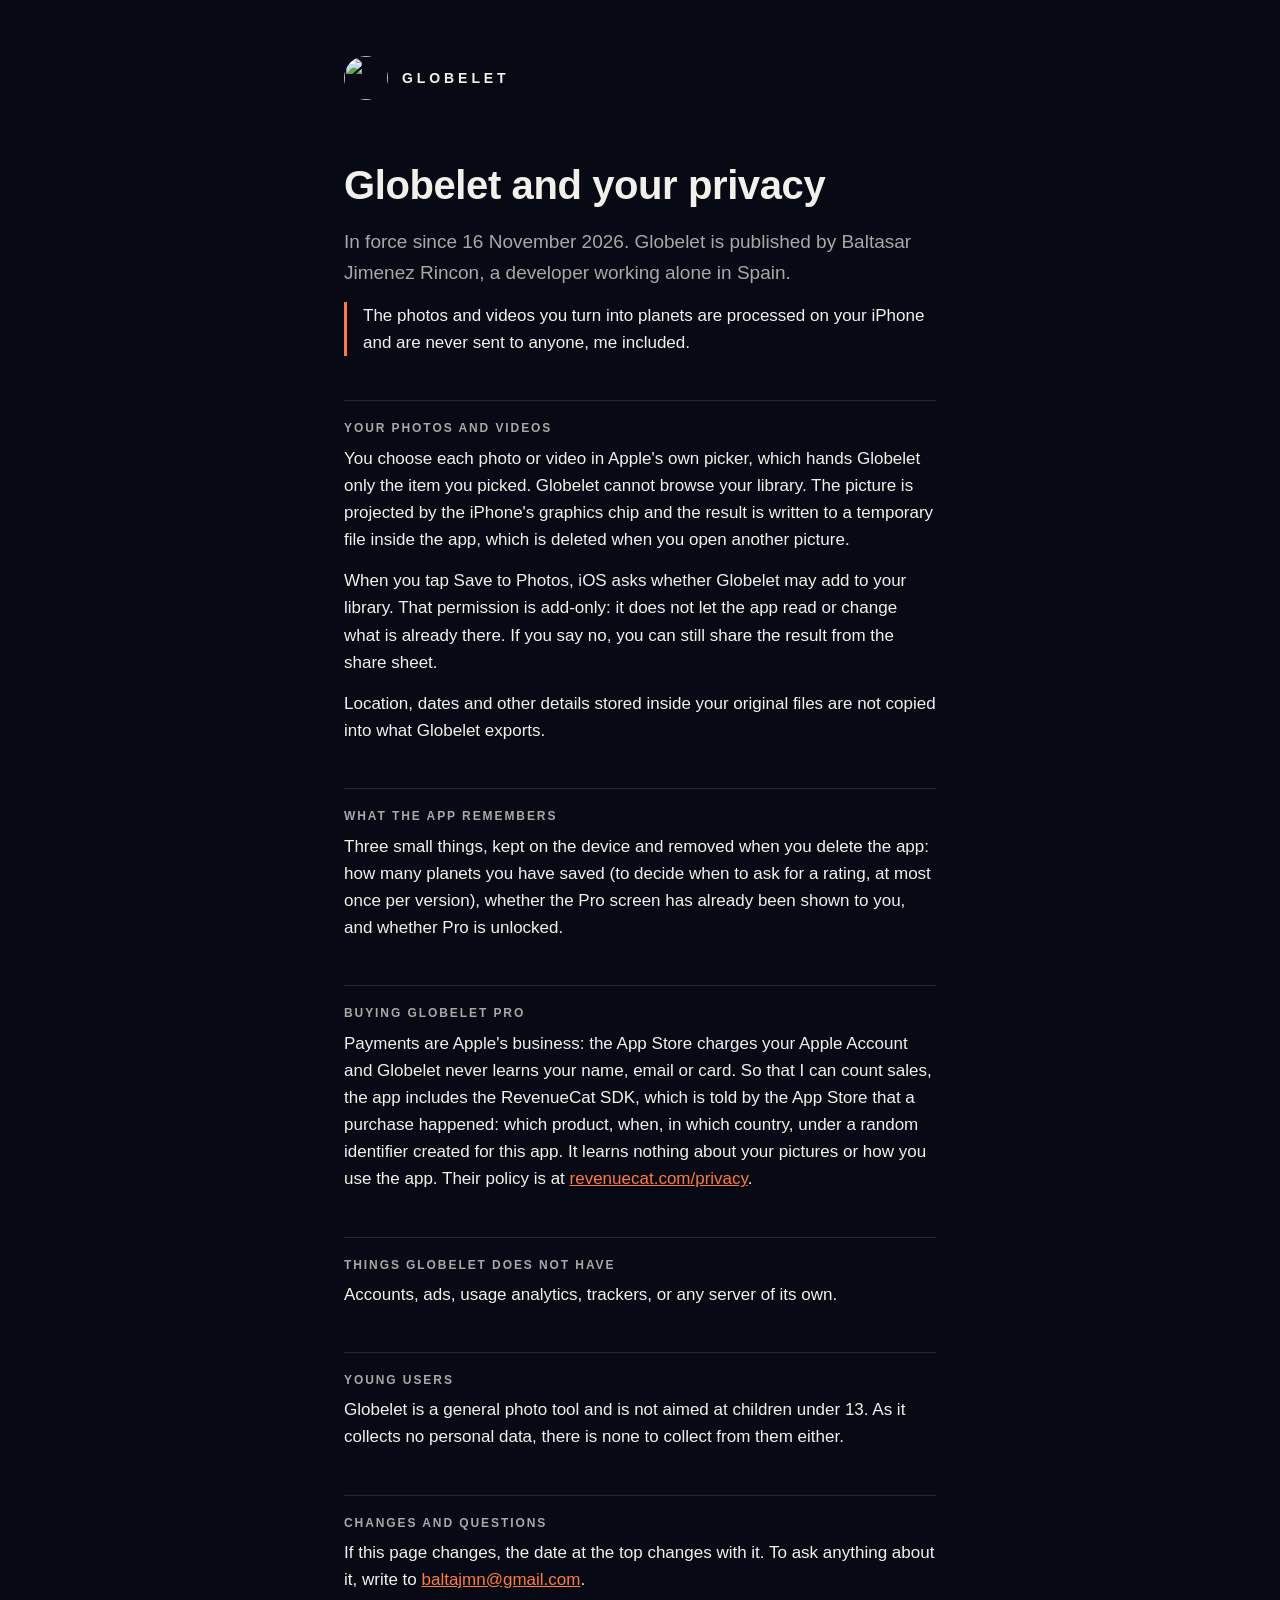
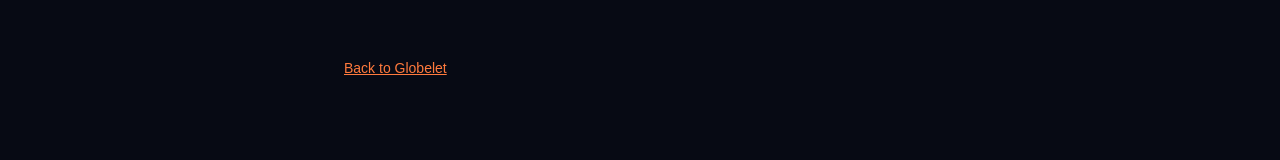
==== privacy/index.html @ 8f3f9b54 "Web: landing, privacy and terms Co-Authored-By: Claude Opus 5.5 <noreply@anthropic.com>" ====
<!doctype html>
<html lang="en">
<meta charset="utf-8">
<meta name="viewport" content="width=device-width, initial-scale=1">
<title>Globelet and your privacy</title>
<link rel="stylesheet" href="/assets/site.css">
<div class="wrap">
  <a class="mark" href="/"><img src="/assets/icon-180.png" alt="">GLOBELET</a>
  <h1>Globelet and your privacy</h1>
  <p class="lead">In force since 16 November 2026. Globelet is published by Baltasar Jimenez Rincon, a developer working alone in Spain.</p>
  <p class="short">The photos and videos you turn into planets are processed on your iPhone and are never sent to anyone, me included.</p>
  <h2>Your photos and videos</h2>
  <p>You choose each photo or video in Apple's own picker, which hands Globelet only the item you picked. Globelet cannot browse your library. The picture is projected by the iPhone's graphics chip and the result is written to a temporary file inside the app, which is deleted when you open another picture.</p>
  <p>When you tap Save to Photos, iOS asks whether Globelet may add to your library. That permission is add-only: it does not let the app read or change what is already there. If you say no, you can still share the result from the share sheet.</p>
  <p>Location, dates and other details stored inside your original files are not copied into what Globelet exports.</p>
  <h2>What the app remembers</h2>
  <p>Three small things, kept on the device and removed when you delete the app: how many planets you have saved (to decide when to ask for a rating, at most once per version), whether the Pro screen has already been shown to you, and whether Pro is unlocked.</p>
  <h2>Buying Globelet Pro</h2>
  <p>Payments are Apple's business: the App Store charges your Apple Account and Globelet never learns your name, email or card. So that I can count sales, the app includes the RevenueCat SDK, which is told by the App Store that a purchase happened: which product, when, in which country, under a random identifier created for this app. It learns nothing about your pictures or how you use the app. Their policy is at <a href="https://www.revenuecat.com/privacy">revenuecat.com/privacy</a>.</p>
  <h2>Things Globelet does not have</h2>
  <p>Accounts, ads, usage analytics, trackers, or any server of its own.</p>
  <h2>Young users</h2>
  <p>Globelet is a general photo tool and is not aimed at children under 13. As it collects no personal data, there is none to collect from them either.</p>
  <h2>Changes and questions</h2>
  <p>If this page changes, the date at the top changes with it. To ask anything about it, write to <a href="mailto:baltajmn@gmail.com?subject=Globelet%20privacy">baltajmn@gmail.com</a>.</p>
  <footer><a href="/">Back to Globelet</a></footer>
</div>
</html>
---- assets/site.css ----
:root { --night: #070a14; --text: #f2f0ea; --dim: #a9a8a6; --ember: #ff7a3d; --rule: #262a38; }
* { box-sizing: border-box; }
body { margin: 0; background: var(--night); color: var(--text); font: 17px/1.6 -apple-system, "Helvetica Neue", Arial, sans-serif; }
.wrap { max-width: 640px; margin: 0 auto; padding: 56px 24px 80px; }
.mark { display: flex; align-items: center; gap: 14px; text-decoration: none; color: var(--text); font-weight: 800; letter-spacing: .28em; font-size: 14px; }
.mark img { width: 44px; height: 44px; border-radius: 50%; }
h1 { font-size: 40px; line-height: 1.08; font-weight: 800; font-stretch: expanded; margin: 64px 0 20px; letter-spacing: -.01em; }
h2 { font-size: 12px; letter-spacing: .16em; text-transform: uppercase; color: var(--dim); font-weight: 600; margin: 44px 0 6px; padding-top: 18px; border-top: 1px solid var(--rule); }
p { margin: 0 0 14px; }
.lead { color: var(--dim); font-size: 19px; }
a { color: var(--ember); }
.go { display: inline-block; margin-top: 18px; padding: 15px 22px; border-radius: 4px; background: var(--ember); color: var(--night); font-weight: 700; text-decoration: none; }
.short { border-left: 3px solid var(--ember); padding-left: 16px; }
footer { margin-top: 64px; color: var(--dim); font-size: 14px; }
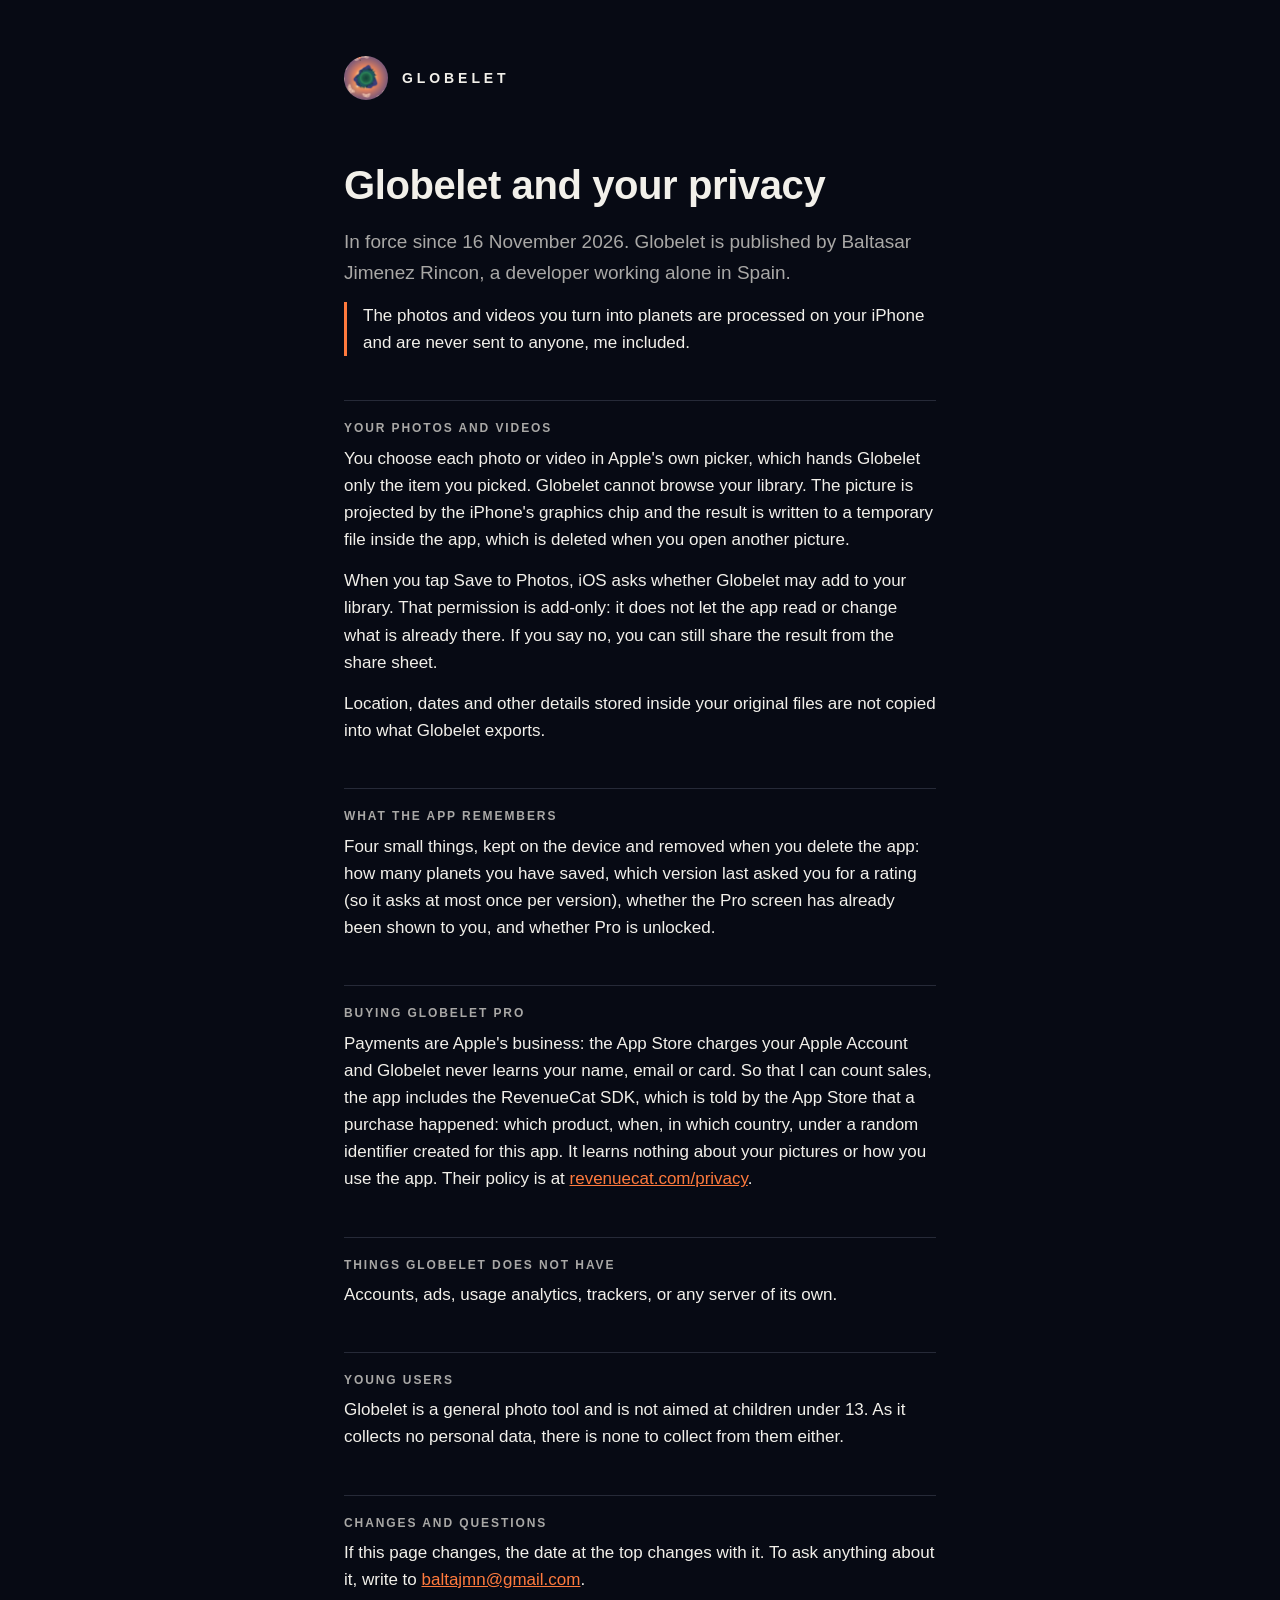
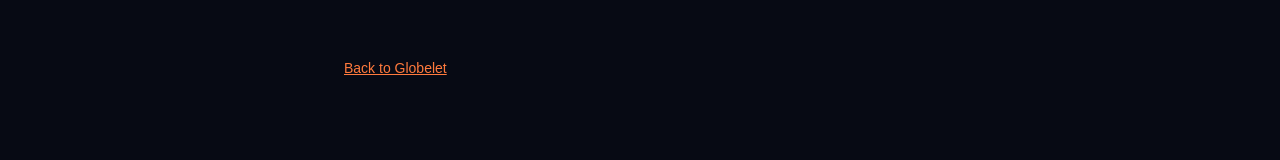
==== commit ba51e887: "Privacy: list the four values kept on the device Co-Authored-By: Claude Fable 5.2 <noreply@anthropic" ====
--- a/privacy/index.html
+++ b/privacy/index.html
@@ -14,7 +14,7 @@
   <p>When you tap Save to Photos, iOS asks whether Globelet may add to your library. That permission is add-only: it does not let the app read or change what is already there. If you say no, you can still share the result from the share sheet.</p>
   <p>Location, dates and other details stored inside your original files are not copied into what Globelet exports.</p>
   <h2>What the app remembers</h2>
-  <p>Three small things, kept on the device and removed when you delete the app: how many planets you have saved (to decide when to ask for a rating, at most once per version), whether the Pro screen has already been shown to you, and whether Pro is unlocked.</p>
+  <p>Four small things, kept on the device and removed when you delete the app: how many planets you have saved, which version last asked you for a rating (so it asks at most once per version), whether the Pro screen has already been shown to you, and whether Pro is unlocked.</p>
   <h2>Buying Globelet Pro</h2>
   <p>Payments are Apple's business: the App Store charges your Apple Account and Globelet never learns your name, email or card. So that I can count sales, the app includes the RevenueCat SDK, which is told by the App Store that a purchase happened: which product, when, in which country, under a random identifier created for this app. It learns nothing about your pictures or how you use the app. Their policy is at <a href="https://www.revenuecat.com/privacy">revenuecat.com/privacy</a>.</p>
   <h2>Things Globelet does not have</h2>
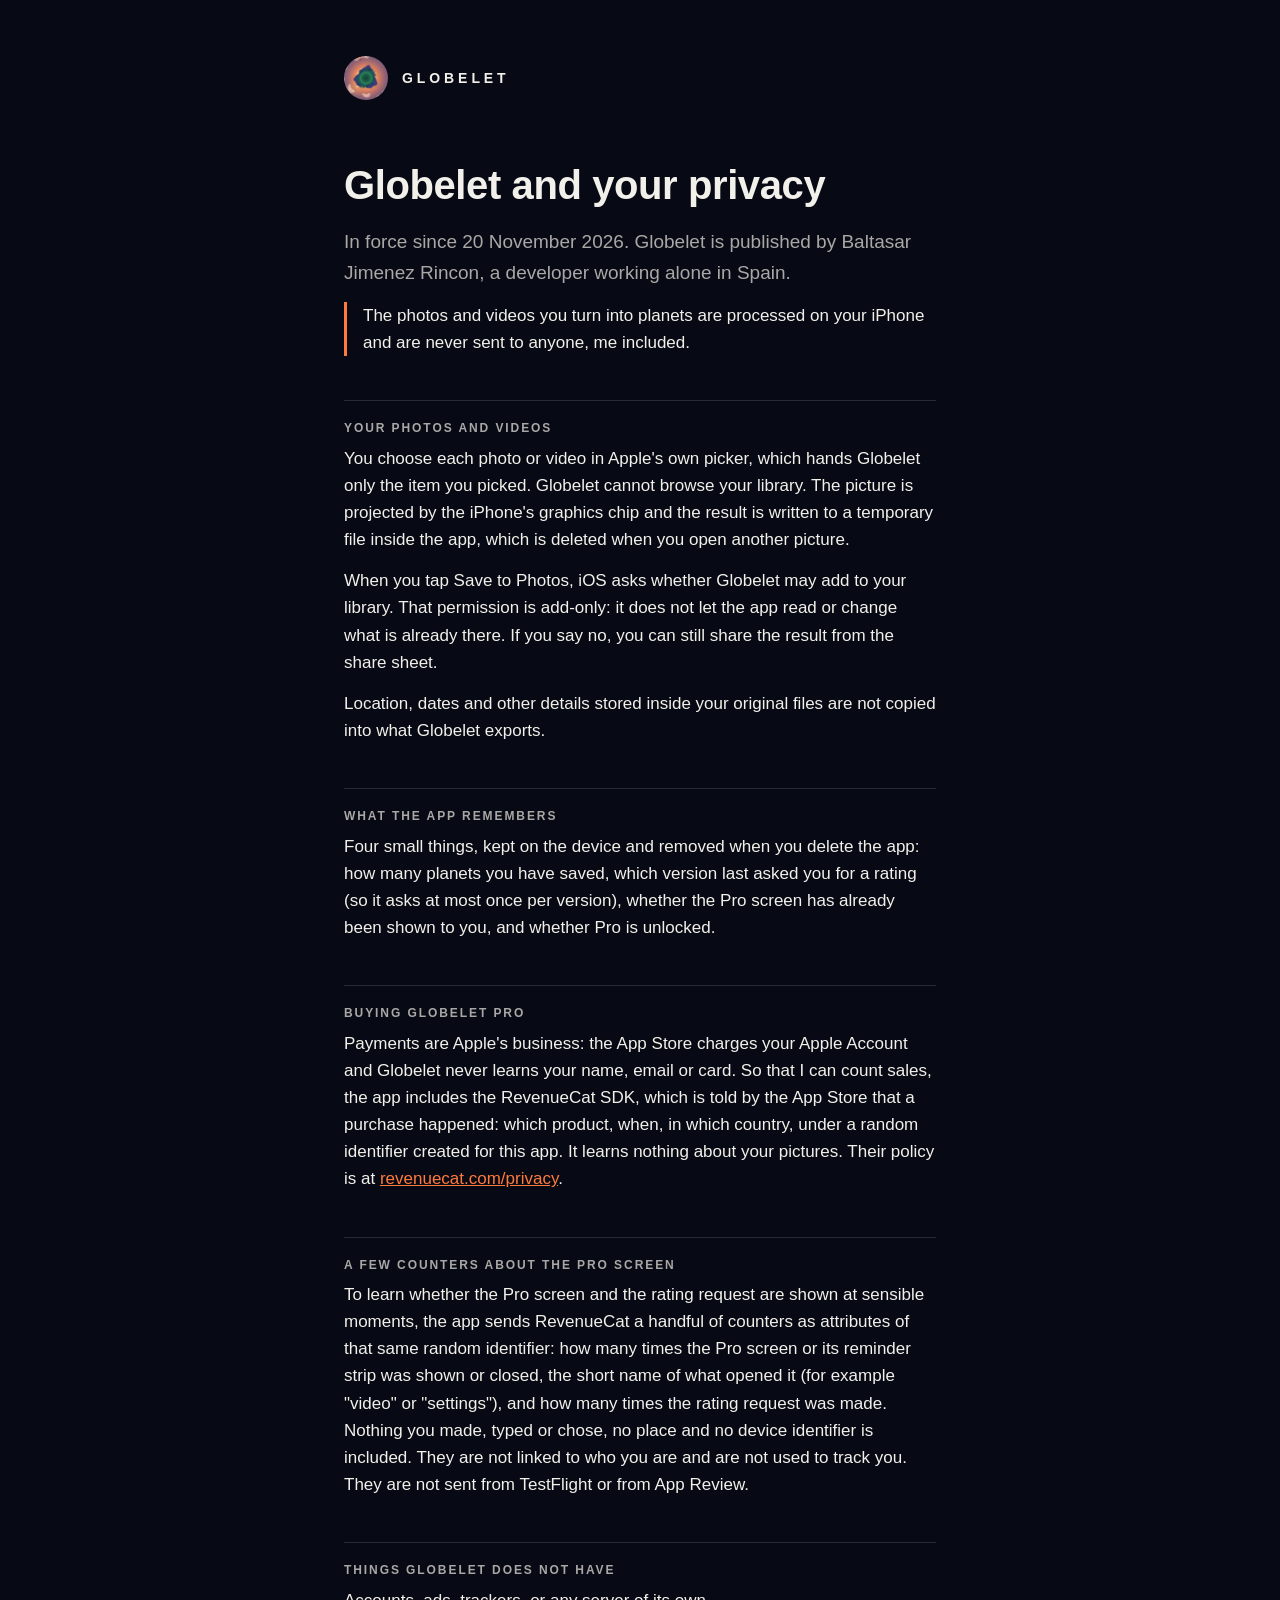
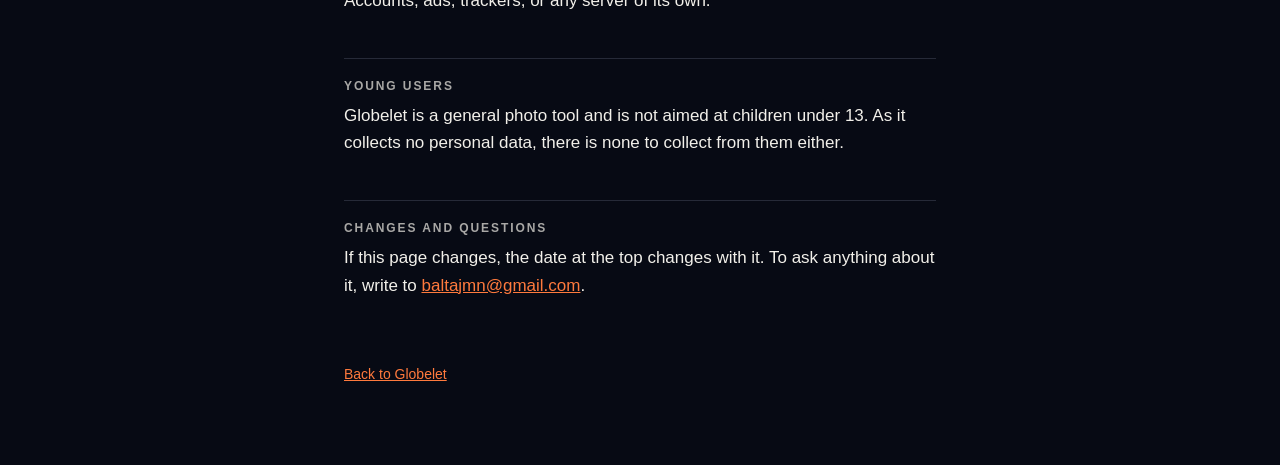
==== commit 3c9d7e9f: "Privacy: counters about the Pro screen (product interaction, analytics, not linked) Co-Authored-By: " ====
--- a/privacy/index.html
+++ b/privacy/index.html
@@ -7,7 +7,7 @@
 <div class="wrap">
   <a class="mark" href="/"><img src="/assets/icon-180.png" alt="">GLOBELET</a>
   <h1>Globelet and your privacy</h1>
-  <p class="lead">In force since 16 November 2026. Globelet is published by Baltasar Jimenez Rincon, a developer working alone in Spain.</p>
+  <p class="lead">In force since 20 November 2026. Globelet is published by Baltasar Jimenez Rincon, a developer working alone in Spain.</p>
   <p class="short">The photos and videos you turn into planets are processed on your iPhone and are never sent to anyone, me included.</p>
   <h2>Your photos and videos</h2>
   <p>You choose each photo or video in Apple's own picker, which hands Globelet only the item you picked. Globelet cannot browse your library. The picture is projected by the iPhone's graphics chip and the result is written to a temporary file inside the app, which is deleted when you open another picture.</p>
@@ -16,9 +16,11 @@
   <h2>What the app remembers</h2>
   <p>Four small things, kept on the device and removed when you delete the app: how many planets you have saved, which version last asked you for a rating (so it asks at most once per version), whether the Pro screen has already been shown to you, and whether Pro is unlocked.</p>
   <h2>Buying Globelet Pro</h2>
-  <p>Payments are Apple's business: the App Store charges your Apple Account and Globelet never learns your name, email or card. So that I can count sales, the app includes the RevenueCat SDK, which is told by the App Store that a purchase happened: which product, when, in which country, under a random identifier created for this app. It learns nothing about your pictures or how you use the app. Their policy is at <a href="https://www.revenuecat.com/privacy">revenuecat.com/privacy</a>.</p>
+  <p>Payments are Apple's business: the App Store charges your Apple Account and Globelet never learns your name, email or card. So that I can count sales, the app includes the RevenueCat SDK, which is told by the App Store that a purchase happened: which product, when, in which country, under a random identifier created for this app. It learns nothing about your pictures. Their policy is at <a href="https://www.revenuecat.com/privacy">revenuecat.com/privacy</a>.</p>
+  <h2>A few counters about the Pro screen</h2>
+  <p>To learn whether the Pro screen and the rating request are shown at sensible moments, the app sends RevenueCat a handful of counters as attributes of that same random identifier: how many times the Pro screen or its reminder strip was shown or closed, the short name of what opened it (for example "video" or "settings"), and how many times the rating request was made. Nothing you made, typed or chose, no place and no device identifier is included. They are not linked to who you are and are not used to track you. They are not sent from TestFlight or from App Review.</p>
   <h2>Things Globelet does not have</h2>
-  <p>Accounts, ads, usage analytics, trackers, or any server of its own.</p>
+  <p>Accounts, ads, trackers, or any server of its own.</p>
   <h2>Young users</h2>
   <p>Globelet is a general photo tool and is not aimed at children under 13. As it collects no personal data, there is none to collect from them either.</p>
   <h2>Changes and questions</h2>
